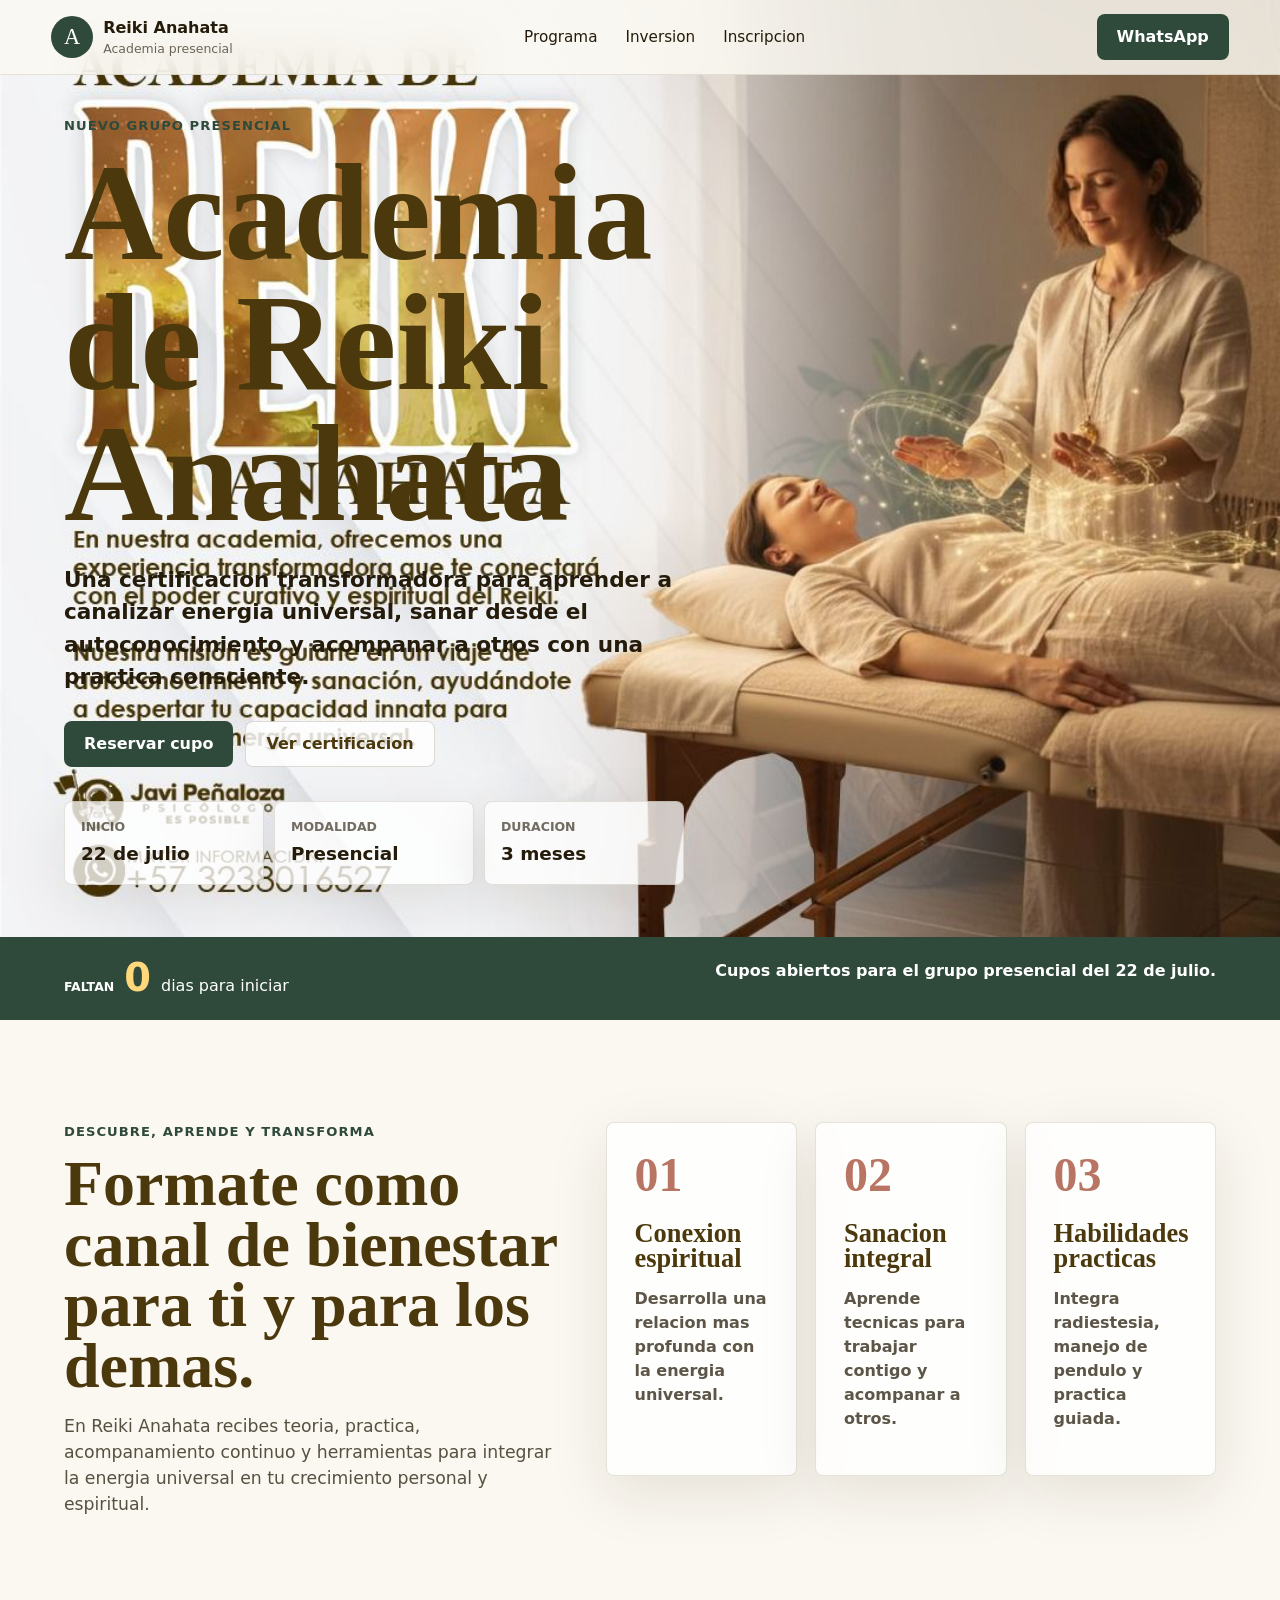
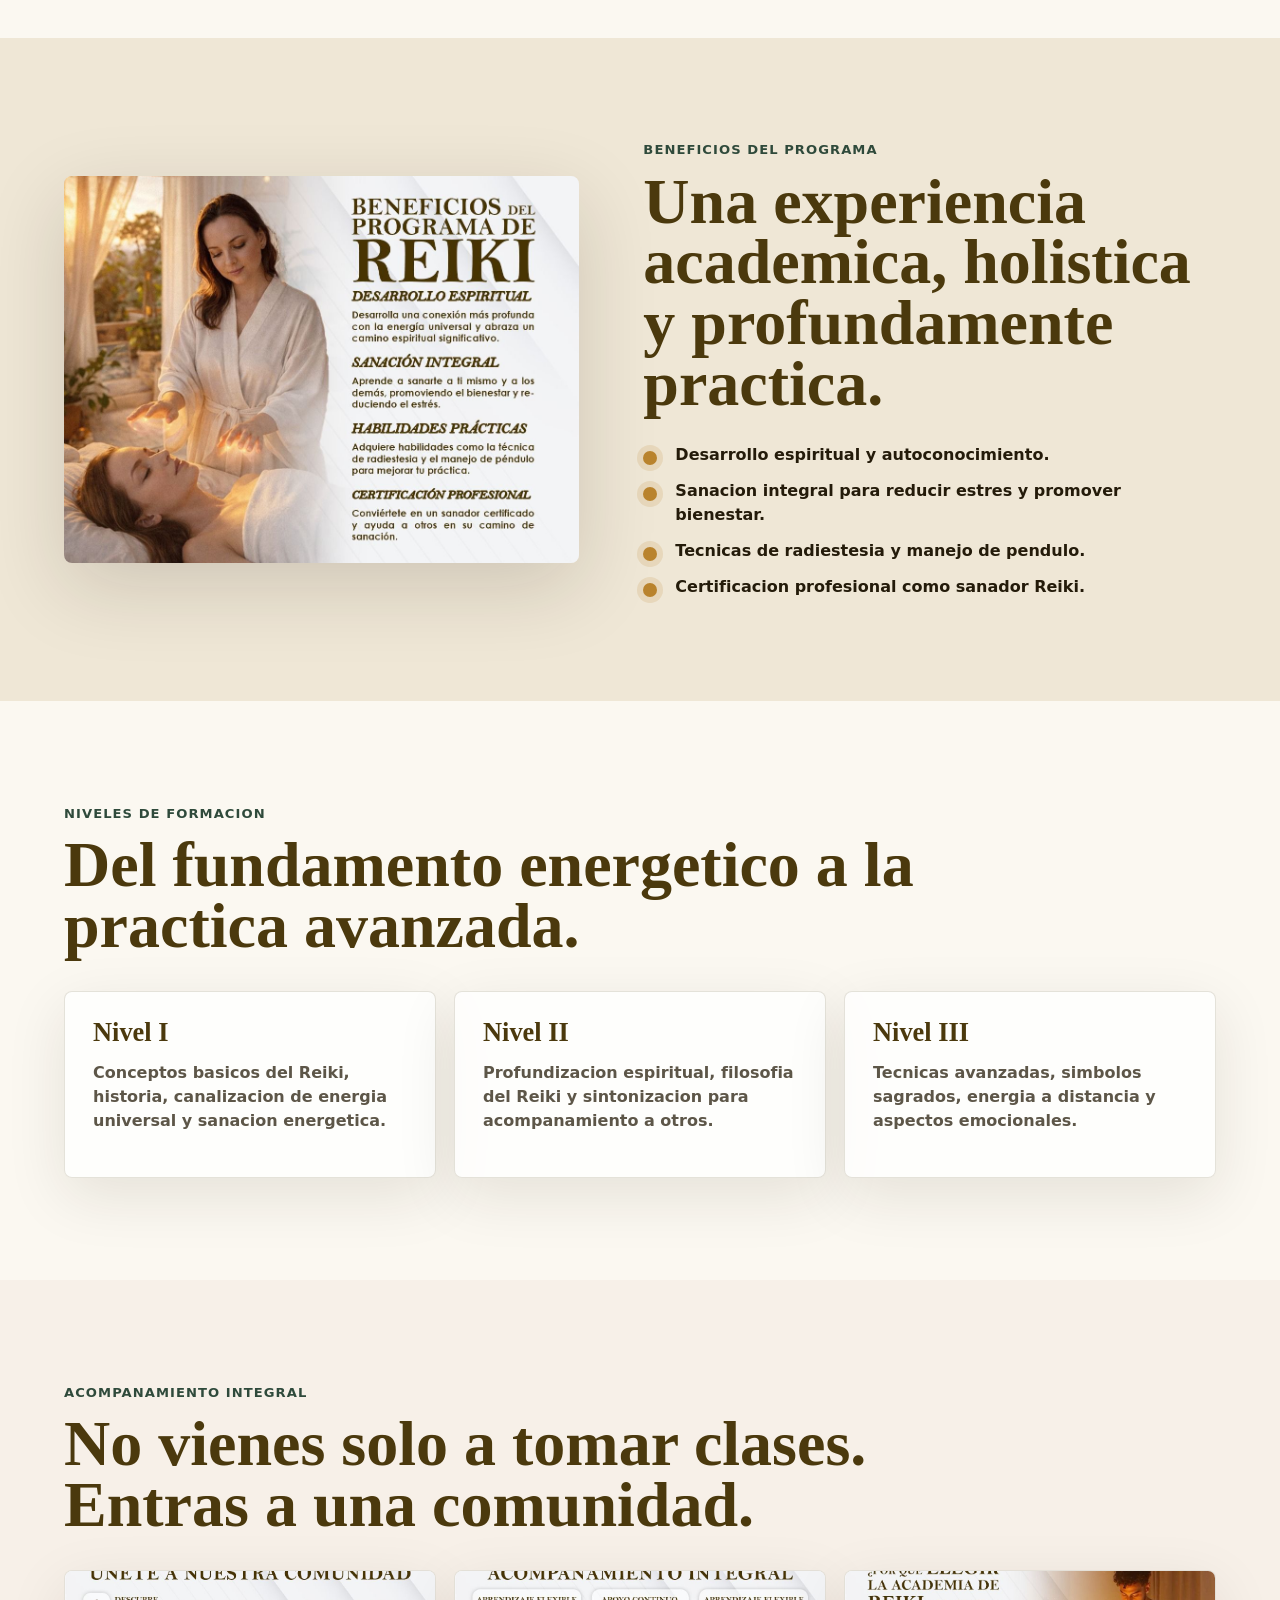
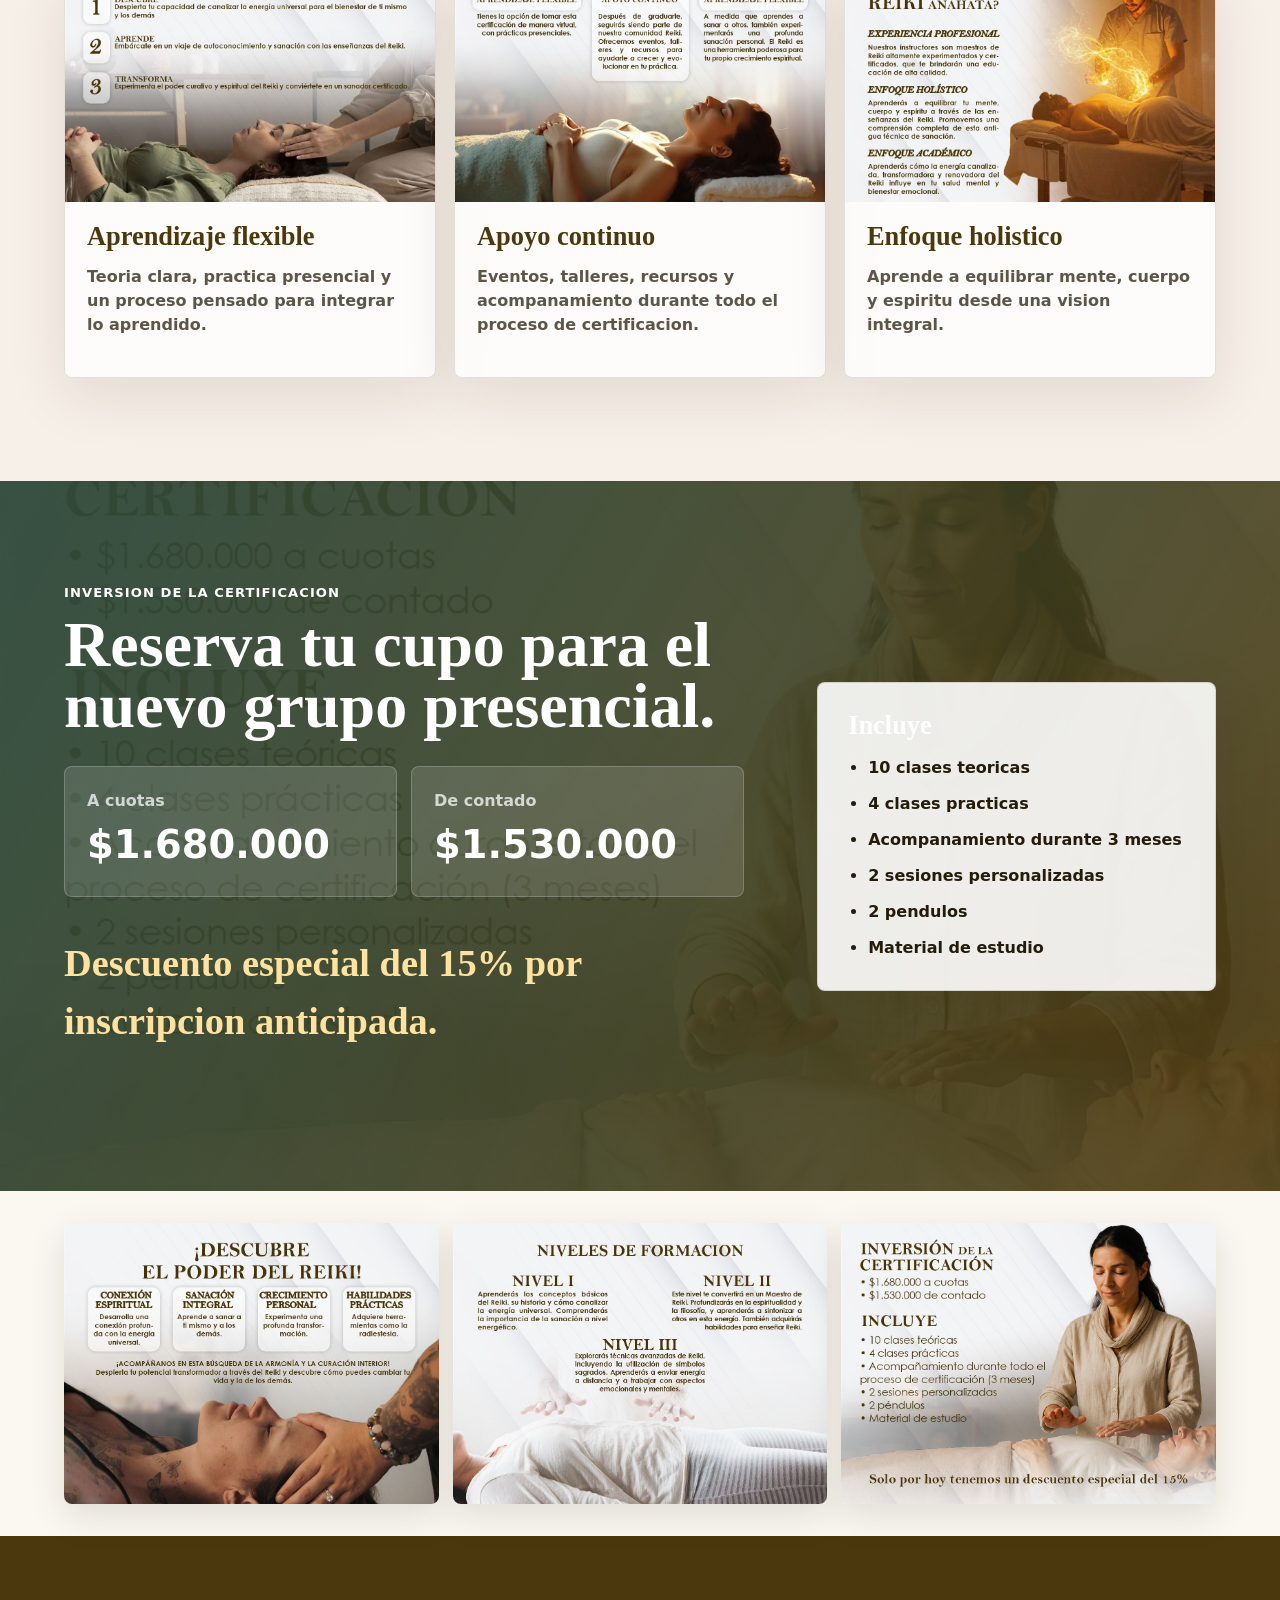
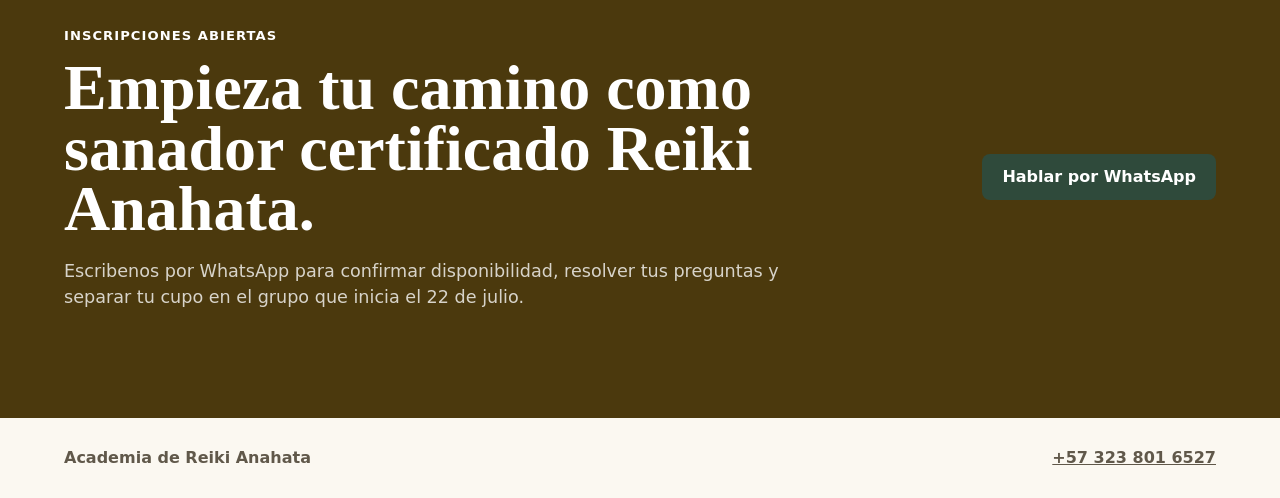
==== academiareikianahata/index.html @ 63da991c "Publish Reiki landing at subpath" ====
<!doctype html>
<html lang="es">
  <head>
    <meta charset="utf-8">
    <meta name="viewport" content="width=device-width, initial-scale=1">
    <title>Academia de Reiki Anahata | Nuevo grupo presencial</title>
    <meta
      name="description"
      content="Certificacion presencial de Reiki Anahata. Nuevo grupo inicia el 22 de julio. Aprende sanacion integral, radiestesia y manejo de pendulo con acompanamiento durante 3 meses."
    >
    <meta property="og:title" content="Academia de Reiki Anahata">
    <meta property="og:description" content="Nuevo grupo presencial inicia el 22 de julio. Cupos abiertos.">
    <meta property="og:url" content="https://eventosjv.com/academiareikianahata/">
    <meta property="og:image" content="https://eventosjv.com/academiareikianahata/assets/reiki-anahata-portada.jpeg">
    <meta property="og:type" content="website">
    <link rel="canonical" href="https://eventosjv.com/academiareikianahata/">
    <link rel="preload" as="image" href="assets/reiki-anahata-portada.jpeg">
    <link rel="stylesheet" href="styles.css">
  </head>
  <body>
    <header class="site-header">
      <a class="brand" href="#inicio" aria-label="Academia de Reiki Anahata">
        <span class="brand-mark">A</span>
        <span>
          <strong>Reiki Anahata</strong>
          <small>Academia presencial</small>
        </span>
      </a>
      <nav class="nav" aria-label="Navegacion principal">
        <a href="#programa">Programa</a>
        <a href="#inversion">Inversion</a>
        <a href="#inscripcion">Inscripcion</a>
      </nav>
      <a class="header-cta" href="https://wa.me/573238016527?text=Hola%2C%20quiero%20inscribirme%20al%20nuevo%20grupo%20presencial%20de%20Reiki%20Anahata%20que%20inicia%20el%2022%20de%20julio." target="_blank" rel="noreferrer">
        WhatsApp
      </a>
    </header>

    <main id="inicio">
      <section class="hero">
        <div class="hero-media" aria-hidden="true">
          <img src="assets/reiki-anahata-portada.jpeg" alt="">
        </div>
        <div class="hero-content">
          <p class="eyebrow">Nuevo grupo presencial</p>
          <h1>Academia de Reiki Anahata</h1>
          <p class="lead">
            Una certificacion transformadora para aprender a canalizar energia universal,
            sanar desde el autoconocimiento y acompanar a otros con una practica consciente.
          </p>
          <div class="hero-actions">
            <a class="button primary" href="https://wa.me/573238016527?text=Hola%2C%20quiero%20reservar%20mi%20cupo%20para%20Reiki%20Anahata%20presencial%20del%2022%20de%20julio." target="_blank" rel="noreferrer">
              Reservar cupo
            </a>
            <a class="button secondary" href="#programa">Ver certificacion</a>
          </div>
          <dl class="hero-facts">
            <div>
              <dt>Inicio</dt>
              <dd>22 de julio</dd>
            </div>
            <div>
              <dt>Modalidad</dt>
              <dd>Presencial</dd>
            </div>
            <div>
              <dt>Duracion</dt>
              <dd>3 meses</dd>
            </div>
          </dl>
        </div>
      </section>

      <section class="countdown-band" aria-label="Cuenta regresiva">
        <div>
          <span class="label">Faltan</span>
          <strong id="daysLeft">--</strong>
          <span>dias para iniciar</span>
        </div>
        <p>Cupos abiertos para el grupo presencial del 22 de julio.</p>
      </section>

      <section class="section intro">
        <div class="section-copy">
          <p class="eyebrow">Descubre, aprende y transforma</p>
          <h2>Formate como canal de bienestar para ti y para los demas.</h2>
          <p>
            En Reiki Anahata recibes teoria, practica, acompanamiento continuo y herramientas
            para integrar la energia universal en tu crecimiento personal y espiritual.
          </p>
        </div>
        <div class="feature-grid">
          <article>
            <span>01</span>
            <h3>Conexion espiritual</h3>
            <p>Desarrolla una relacion mas profunda con la energia universal.</p>
          </article>
          <article>
            <span>02</span>
            <h3>Sanacion integral</h3>
            <p>Aprende tecnicas para trabajar contigo y acompanar a otros.</p>
          </article>
          <article>
            <span>03</span>
            <h3>Habilidades practicas</h3>
            <p>Integra radiestesia, manejo de pendulo y practica guiada.</p>
          </article>
        </div>
      </section>

      <section class="split section" id="programa">
        <div class="image-panel">
          <img src="assets/beneficios-reiki.jpeg" alt="Sesion de Reiki con energia en las manos">
        </div>
        <div class="section-copy">
          <p class="eyebrow">Beneficios del programa</p>
          <h2>Una experiencia academica, holistica y profundamente practica.</h2>
          <ul class="check-list">
            <li>Desarrollo espiritual y autoconocimiento.</li>
            <li>Sanacion integral para reducir estres y promover bienestar.</li>
            <li>Tecnicas de radiestesia y manejo de pendulo.</li>
            <li>Certificacion profesional como sanador Reiki.</li>
          </ul>
        </div>
      </section>

      <section class="section levels">
        <div class="section-heading">
          <p class="eyebrow">Niveles de formacion</p>
          <h2>Del fundamento energetico a la practica avanzada.</h2>
        </div>
        <div class="level-grid">
          <article>
            <h3>Nivel I</h3>
            <p>Conceptos basicos del Reiki, historia, canalizacion de energia universal y sanacion energetica.</p>
          </article>
          <article>
            <h3>Nivel II</h3>
            <p>Profundizacion espiritual, filosofia del Reiki y sintonizacion para acompanamiento a otros.</p>
          </article>
          <article>
            <h3>Nivel III</h3>
            <p>Tecnicas avanzadas, simbolos sagrados, energia a distancia y aspectos emocionales.</p>
          </article>
        </div>
      </section>

      <section class="section support">
        <div class="section-heading">
          <p class="eyebrow">Acompanamiento integral</p>
          <h2>No vienes solo a tomar clases. Entras a una comunidad.</h2>
        </div>
        <div class="support-grid">
          <article>
            <img src="assets/comunidad-reiki.jpeg" alt="Practica de Reiki en camilla">
            <h3>Aprendizaje flexible</h3>
            <p>Teoria clara, practica presencial y un proceso pensado para integrar lo aprendido.</p>
          </article>
          <article>
            <img src="assets/acompanamiento-reiki.jpeg" alt="Persona recibiendo una sesion de Reiki">
            <h3>Apoyo continuo</h3>
            <p>Eventos, talleres, recursos y acompanamiento durante todo el proceso de certificacion.</p>
          </article>
          <article>
            <img src="assets/academia-anahata.jpeg" alt="Sesion de Reiki con enfoque holistico">
            <h3>Enfoque holistico</h3>
            <p>Aprende a equilibrar mente, cuerpo y espiritu desde una vision integral.</p>
          </article>
        </div>
      </section>

      <section class="investment" id="inversion">
        <div class="investment-copy">
          <p class="eyebrow">Inversion de la certificacion</p>
          <h2>Reserva tu cupo para el nuevo grupo presencial.</h2>
          <div class="price-box">
            <p><span>A cuotas</span><strong>$1.680.000</strong></p>
            <p><span>De contado</span><strong>$1.530.000</strong></p>
          </div>
          <p class="discount">Descuento especial del 15% por inscripcion anticipada.</p>
        </div>
        <div class="include-box">
          <h3>Incluye</h3>
          <ul>
            <li>10 clases teoricas</li>
            <li>4 clases practicas</li>
            <li>Acompanamiento durante 3 meses</li>
            <li>2 sesiones personalizadas</li>
            <li>2 pendulos</li>
            <li>Material de estudio</li>
          </ul>
        </div>
      </section>

      <section class="section gallery" aria-label="Galeria Reiki Anahata">
        <img src="assets/poder-del-reiki.jpeg" alt="Beneficios y poder del Reiki">
        <img src="assets/niveles-reiki.jpeg" alt="Niveles de formacion Reiki">
        <img src="assets/inversion-reiki.jpeg" alt="Informacion de inversion de la certificacion">
      </section>

      <section class="final-cta" id="inscripcion">
        <div>
          <p class="eyebrow">Inscripciones abiertas</p>
          <h2>Empieza tu camino como sanador certificado Reiki Anahata.</h2>
          <p>
            Escribenos por WhatsApp para confirmar disponibilidad, resolver tus preguntas
            y separar tu cupo en el grupo que inicia el 22 de julio.
          </p>
        </div>
        <a class="button primary" href="https://wa.me/573238016527?text=Hola%20Javi%2C%20quiero%20informacion%20para%20inscribirme%20a%20la%20Academia%20de%20Reiki%20Anahata." target="_blank" rel="noreferrer">
          Hablar por WhatsApp
        </a>
      </section>
    </main>

    <footer>
      <p>Academia de Reiki Anahata</p>
      <a href="https://wa.me/573238016527" target="_blank" rel="noreferrer">+57 323 801 6527</a>
    </footer>

    <script src="script.js"></script>
  </body>
</html>
---- academiareikianahata/styles.css ----
:root {
  --ink: #241b0a;
  --earth: #4b390d;
  --gold: #b9832d;
  --sage: #63765c;
  --moss: #2f4a3b;
  --rose: #b87564;
  --paper: #fbf8f1;
  --cream: #efe7d6;
  --white: #ffffff;
  --shadow: 0 24px 80px rgba(36, 27, 10, 0.16);
  --radius: 8px;
}

* {
  box-sizing: border-box;
}

html {
  scroll-behavior: smooth;
}

body {
  margin: 0;
  color: var(--ink);
  background: var(--paper);
  font-family: Inter, ui-sans-serif, system-ui, -apple-system, BlinkMacSystemFont, "Segoe UI", sans-serif;
  line-height: 1.5;
}

img {
  display: block;
  max-width: 100%;
}

a {
  color: inherit;
}

.site-header {
  position: fixed;
  top: 0;
  left: 0;
  right: 0;
  z-index: 20;
  display: grid;
  grid-template-columns: auto 1fr auto;
  align-items: center;
  gap: 24px;
  padding: 14px clamp(18px, 4vw, 56px);
  background: rgba(251, 248, 241, 0.86);
  border-bottom: 1px solid rgba(75, 57, 13, 0.12);
  backdrop-filter: blur(18px);
}

.brand {
  display: inline-flex;
  align-items: center;
  gap: 10px;
  text-decoration: none;
}

.brand-mark {
  display: grid;
  width: 42px;
  height: 42px;
  place-items: center;
  border-radius: 50%;
  color: var(--white);
  background: var(--moss);
  font-family: Georgia, serif;
  font-size: 1.4rem;
}

.brand strong,
.brand small {
  display: block;
}

.brand small {
  color: rgba(36, 27, 10, 0.66);
  font-size: 0.78rem;
}

.nav {
  justify-self: center;
  display: flex;
  gap: 28px;
  font-size: 0.95rem;
}

.nav a,
.header-cta {
  text-decoration: none;
}

.header-cta,
.button {
  display: inline-flex;
  min-height: 46px;
  align-items: center;
  justify-content: center;
  border-radius: var(--radius);
  padding: 0 20px;
  font-weight: 800;
  text-decoration: none;
}

.header-cta,
.button.primary {
  color: var(--white);
  background: var(--moss);
}

.button.secondary {
  color: var(--earth);
  background: rgba(255, 255, 255, 0.82);
  border: 1px solid rgba(75, 57, 13, 0.18);
}

.hero {
  position: relative;
  min-height: 92vh;
  display: grid;
  align-items: end;
  padding: 116px clamp(18px, 5vw, 72px) 52px;
  overflow: hidden;
  isolation: isolate;
}

.hero-media,
.hero-media::after {
  position: absolute;
  inset: 0;
  z-index: -2;
}

.hero-media img {
  width: 100%;
  height: 100%;
  object-fit: cover;
}

.hero-media::after {
  content: "";
  z-index: -1;
  background:
    linear-gradient(90deg, rgba(251, 248, 241, 0.96) 0%, rgba(251, 248, 241, 0.78) 42%, rgba(251, 248, 241, 0.25) 100%),
    linear-gradient(0deg, rgba(36, 27, 10, 0.38), transparent 44%);
}

.hero-content {
  max-width: 720px;
}

.eyebrow {
  margin: 0 0 12px;
  color: var(--moss);
  font-size: 0.82rem;
  font-weight: 900;
  letter-spacing: 0.08em;
  text-transform: uppercase;
}

h1,
h2,
h3 {
  margin: 0;
  color: var(--earth);
  font-family: Georgia, "Times New Roman", serif;
  line-height: 0.95;
}

h1 {
  max-width: 650px;
  font-size: clamp(4.1rem, 11vw, 8.6rem);
}

h2 {
  font-size: clamp(2.25rem, 5vw, 4.7rem);
}

h3 {
  font-size: 1.65rem;
}

.lead {
  max-width: 620px;
  margin: 24px 0 0;
  font-size: clamp(1.1rem, 2vw, 1.35rem);
  font-weight: 650;
}

.hero-actions {
  display: flex;
  flex-wrap: wrap;
  gap: 12px;
  margin-top: 28px;
}

.hero-facts {
  display: grid;
  grid-template-columns: repeat(3, minmax(0, 1fr));
  gap: 10px;
  max-width: 620px;
  margin: 34px 0 0;
}

.hero-facts div,
.feature-grid article,
.level-grid article,
.include-box,
.support-grid article {
  border: 1px solid rgba(75, 57, 13, 0.14);
  border-radius: var(--radius);
  background: rgba(255, 255, 255, 0.76);
  box-shadow: 0 18px 60px rgba(36, 27, 10, 0.1);
}

.hero-facts div {
  padding: 16px;
}

dt {
  color: rgba(36, 27, 10, 0.64);
  font-size: 0.78rem;
  font-weight: 900;
  text-transform: uppercase;
}

dd {
  margin: 3px 0 0;
  font-size: 1.15rem;
  font-weight: 900;
}

.countdown-band {
  display: flex;
  justify-content: space-between;
  gap: 24px;
  padding: 22px clamp(18px, 5vw, 72px);
  color: var(--white);
  background: var(--moss);
}

.countdown-band div {
  display: flex;
  align-items: baseline;
  gap: 10px;
}

.countdown-band strong {
  color: #ffd87b;
  font-size: 2.4rem;
  line-height: 1;
}

.countdown-band p {
  margin: 0;
  font-weight: 700;
}

.label {
  font-size: 0.78rem;
  font-weight: 900;
  text-transform: uppercase;
}

.section {
  padding: clamp(64px, 8vw, 112px) clamp(18px, 5vw, 72px);
}

.intro {
  display: grid;
  grid-template-columns: minmax(0, 0.9fr) minmax(0, 1.1fr);
  gap: 42px;
  align-items: start;
}

.section-copy p:not(.eyebrow),
.section-heading p:not(.eyebrow) {
  max-width: 680px;
  color: rgba(36, 27, 10, 0.76);
  font-size: 1.08rem;
}

.feature-grid,
.level-grid,
.support-grid {
  display: grid;
  grid-template-columns: repeat(3, minmax(0, 1fr));
  gap: 18px;
}

.feature-grid article,
.level-grid article {
  padding: 28px;
}

.feature-grid span {
  display: inline-flex;
  margin-bottom: 22px;
  color: var(--rose);
  font-family: Georgia, serif;
  font-size: 3rem;
  font-weight: 900;
  line-height: 1;
}

.feature-grid p,
.level-grid p,
.support-grid p {
  color: rgba(36, 27, 10, 0.74);
  font-weight: 600;
}

.split {
  display: grid;
  grid-template-columns: minmax(0, 0.9fr) minmax(0, 1fr);
  gap: clamp(28px, 5vw, 72px);
  align-items: center;
  background: var(--cream);
}

.image-panel {
  overflow: hidden;
  border-radius: var(--radius);
  box-shadow: var(--shadow);
}

.image-panel img {
  width: 100%;
  aspect-ratio: 4 / 3;
  object-fit: cover;
}

.check-list {
  display: grid;
  gap: 12px;
  margin: 28px 0 0;
  padding: 0;
  list-style: none;
}

.check-list li {
  position: relative;
  padding-left: 32px;
  font-weight: 800;
}

.check-list li::before {
  content: "";
  position: absolute;
  top: 8px;
  left: 0;
  width: 14px;
  height: 14px;
  border-radius: 50%;
  background: var(--gold);
  box-shadow: 0 0 0 6px rgba(185, 131, 45, 0.16);
}

.section-heading {
  max-width: 850px;
  margin-bottom: 34px;
}

.support {
  background: #f7f0e8;
}

.support-grid article {
  overflow: hidden;
}

.support-grid img {
  width: 100%;
  aspect-ratio: 16 / 10;
  object-fit: cover;
}

.support-grid h3,
.support-grid p {
  padding-inline: 22px;
}

.support-grid h3 {
  margin-top: 22px;
}

.support-grid p {
  padding-bottom: 24px;
}

.investment {
  display: grid;
  grid-template-columns: minmax(0, 1fr) minmax(280px, 0.55fr);
  gap: 28px;
  align-items: stretch;
  padding: clamp(64px, 8vw, 112px) clamp(18px, 5vw, 72px);
  color: var(--white);
  background:
    linear-gradient(120deg, rgba(47, 74, 59, 0.96), rgba(75, 57, 13, 0.86)),
    url("assets/inversion-reiki.jpeg") center / cover;
}

.investment h2,
.investment h3,
.investment .eyebrow {
  color: var(--white);
}

.investment-copy,
.include-box {
  align-self: center;
}

.price-box {
  display: grid;
  grid-template-columns: repeat(2, minmax(0, 1fr));
  gap: 14px;
  max-width: 680px;
  margin-top: 30px;
}

.price-box p {
  margin: 0;
  padding: 22px;
  border: 1px solid rgba(255, 255, 255, 0.2);
  border-radius: var(--radius);
  background: rgba(255, 255, 255, 0.13);
}

.price-box span,
.price-box strong {
  display: block;
}

.price-box span {
  color: rgba(255, 255, 255, 0.74);
  font-weight: 800;
}

.price-box strong {
  margin-top: 3px;
  font-size: clamp(1.55rem, 3vw, 2.6rem);
}

.discount {
  max-width: 680px;
  color: #ffe2a0;
  font-family: Georgia, serif;
  font-size: clamp(1.55rem, 3vw, 2.6rem);
  font-weight: 900;
}

.include-box {
  padding: 30px;
  color: var(--ink);
  background: rgba(255, 255, 255, 0.9);
}

.include-box h3 {
  margin-bottom: 18px;
}

.include-box ul {
  display: grid;
  gap: 12px;
  margin: 0;
  padding-left: 20px;
  font-weight: 750;
}

.gallery {
  display: grid;
  grid-template-columns: repeat(3, minmax(0, 1fr));
  gap: 14px;
  padding-top: 32px;
  padding-bottom: 32px;
  background: var(--paper);
}

.gallery img {
  width: 100%;
  aspect-ratio: 4 / 3;
  object-fit: cover;
  border-radius: var(--radius);
  box-shadow: 0 12px 36px rgba(36, 27, 10, 0.12);
}

.final-cta {
  display: grid;
  grid-template-columns: minmax(0, 1fr) auto;
  gap: 28px;
  align-items: center;
  padding: clamp(58px, 7vw, 96px) clamp(18px, 5vw, 72px);
  color: var(--white);
  background: var(--earth);
}

.final-cta h2,
.final-cta .eyebrow {
  color: var(--white);
}

.final-cta p:not(.eyebrow) {
  max-width: 760px;
  color: rgba(255, 255, 255, 0.78);
  font-size: 1.1rem;
}

footer {
  display: flex;
  justify-content: space-between;
  gap: 18px;
  padding: 28px clamp(18px, 5vw, 72px);
  color: rgba(36, 27, 10, 0.72);
  font-weight: 800;
}

footer p {
  margin: 0;
}

@media (max-width: 880px) {
  .site-header {
    grid-template-columns: 1fr auto;
  }

  .nav {
    display: none;
  }

  .hero {
    min-height: auto;
    padding-top: 104px;
  }

  .hero-media::after {
    background:
      linear-gradient(180deg, rgba(251, 248, 241, 0.96) 0%, rgba(251, 248, 241, 0.82) 52%, rgba(251, 248, 241, 0.44) 100%),
      linear-gradient(0deg, rgba(36, 27, 10, 0.44), transparent 44%);
  }

  .intro,
  .split,
  .investment,
  .final-cta {
    grid-template-columns: 1fr;
  }

  .feature-grid,
  .level-grid,
  .support-grid,
  .gallery,
  .price-box {
    grid-template-columns: 1fr;
  }

  .countdown-band,
  footer {
    flex-direction: column;
  }

  .final-cta .button {
    width: 100%;
  }
}

@media (max-width: 560px) {
  .brand small {
    display: none;
  }

  .header-cta {
    min-height: 42px;
    padding-inline: 14px;
  }

  h1 {
    font-size: clamp(3.2rem, 18vw, 5.2rem);
  }

  .hero-facts {
    grid-template-columns: 1fr;
  }

  .button {
    width: 100%;
  }
}
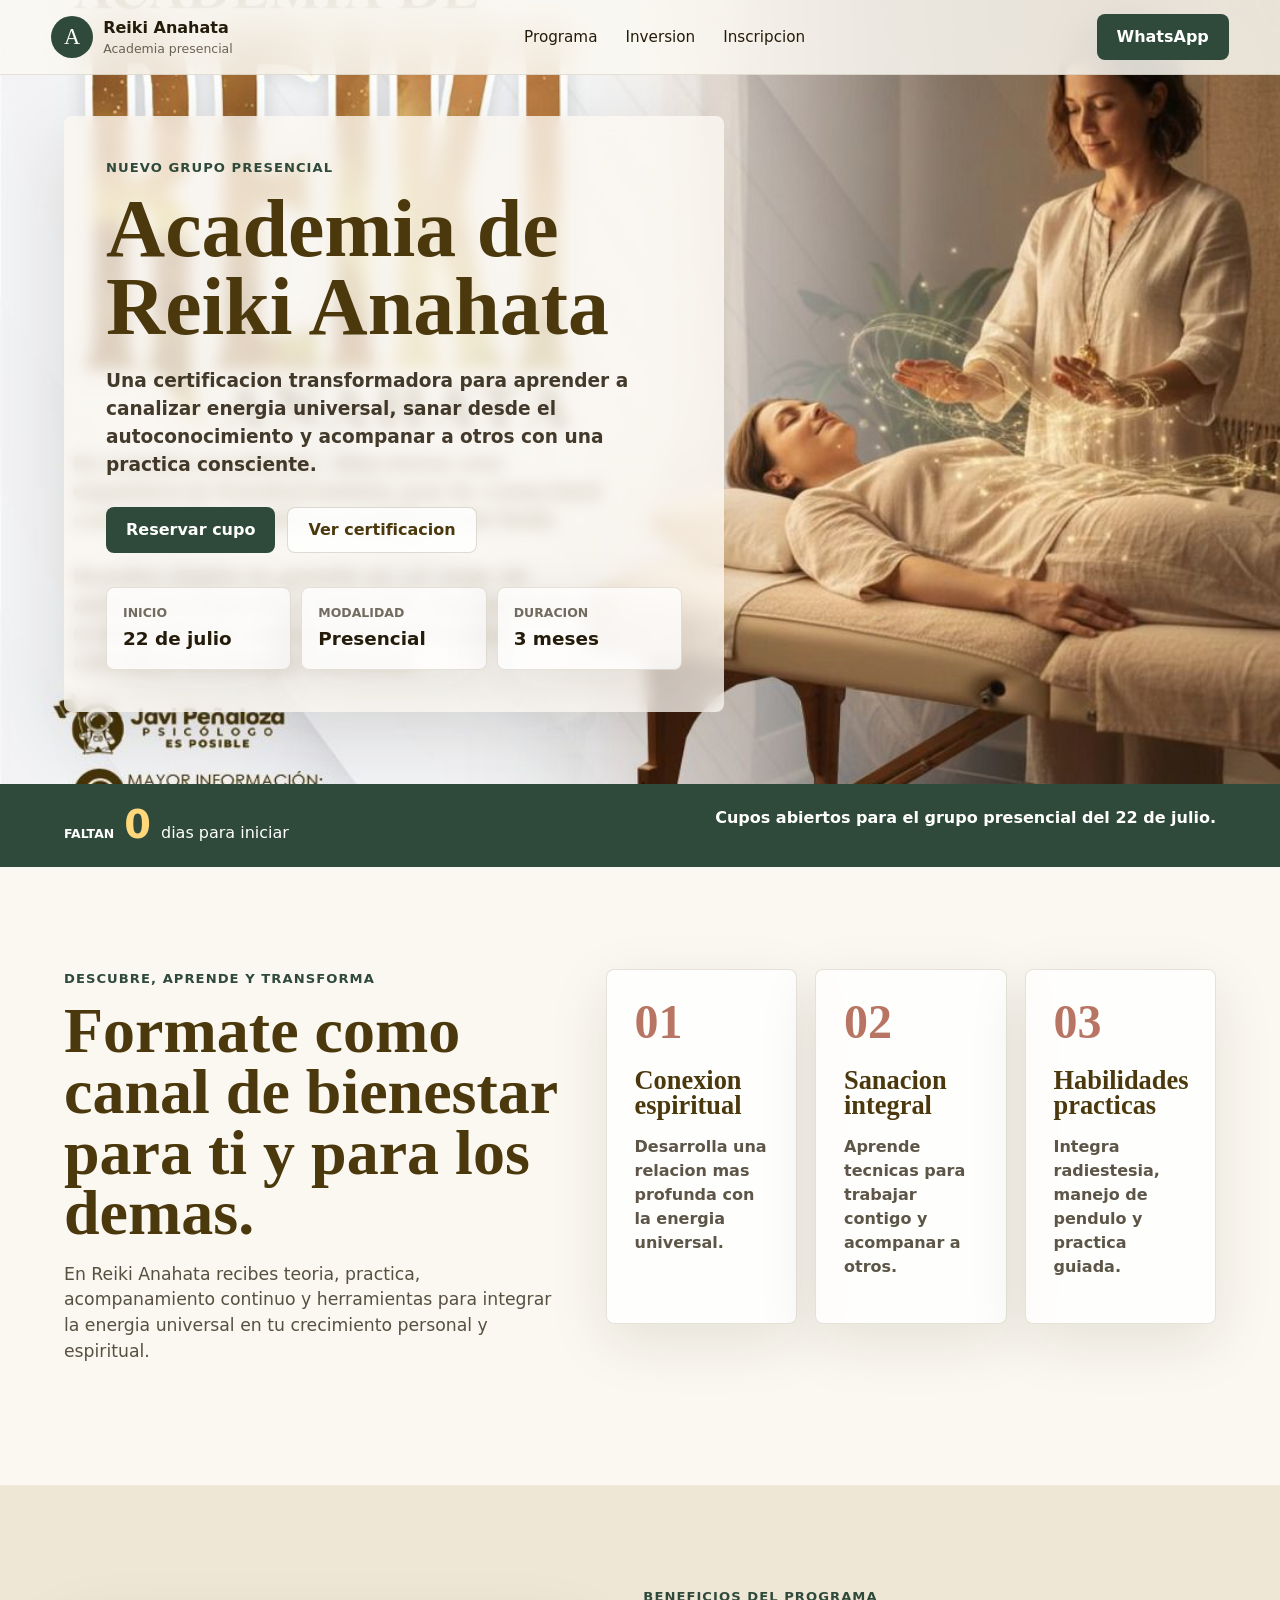
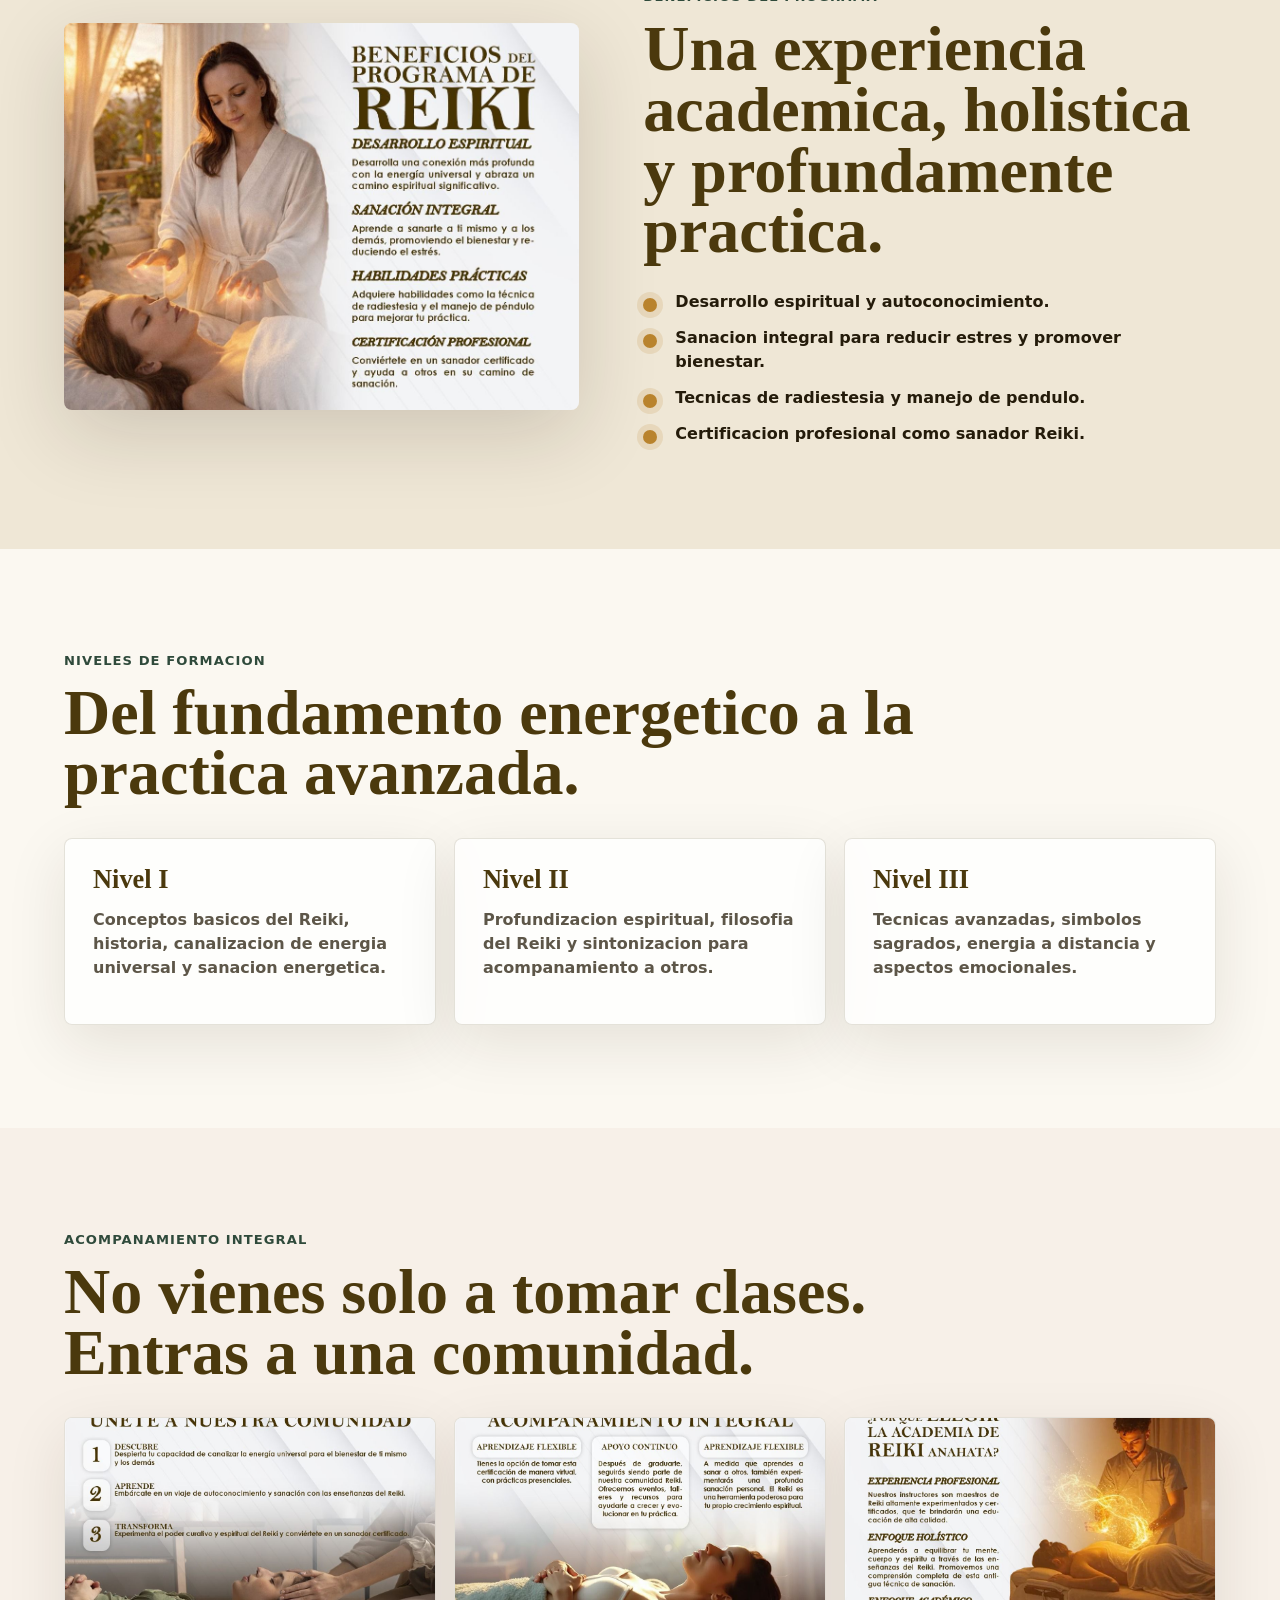
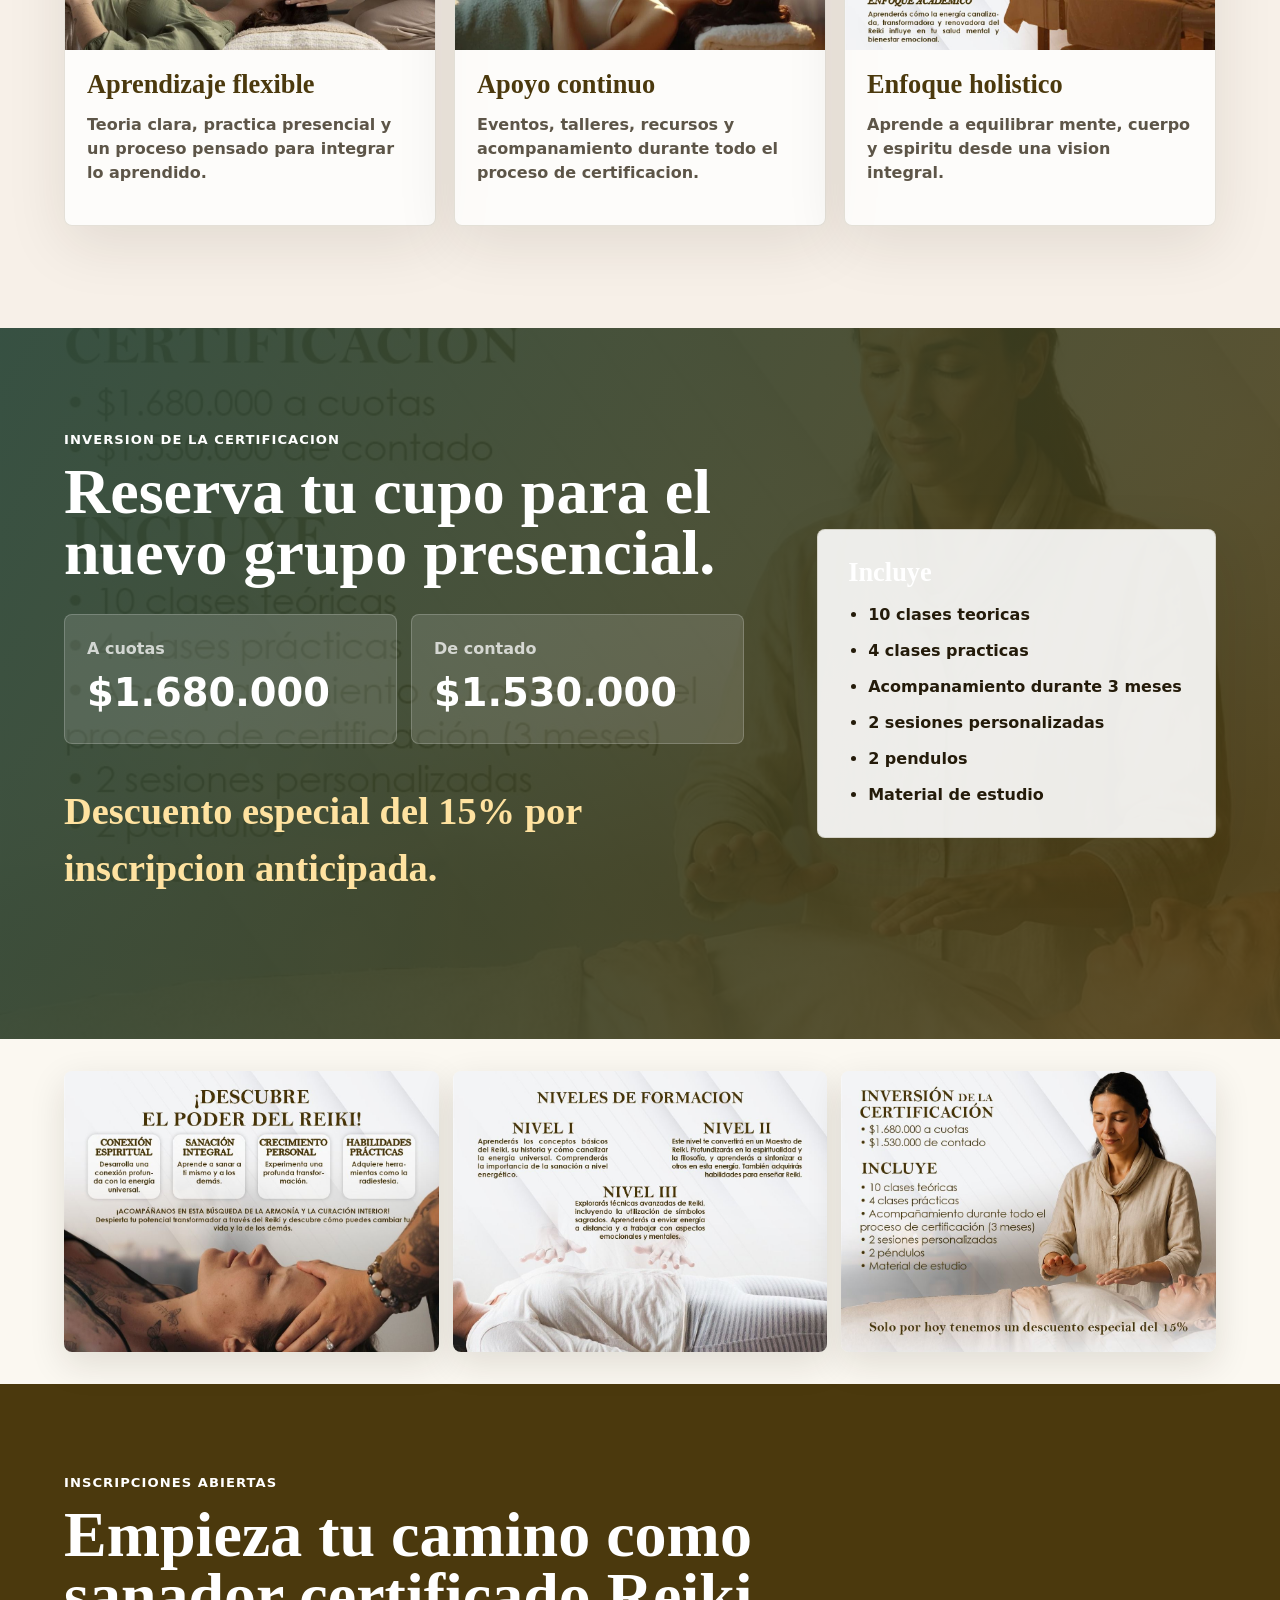
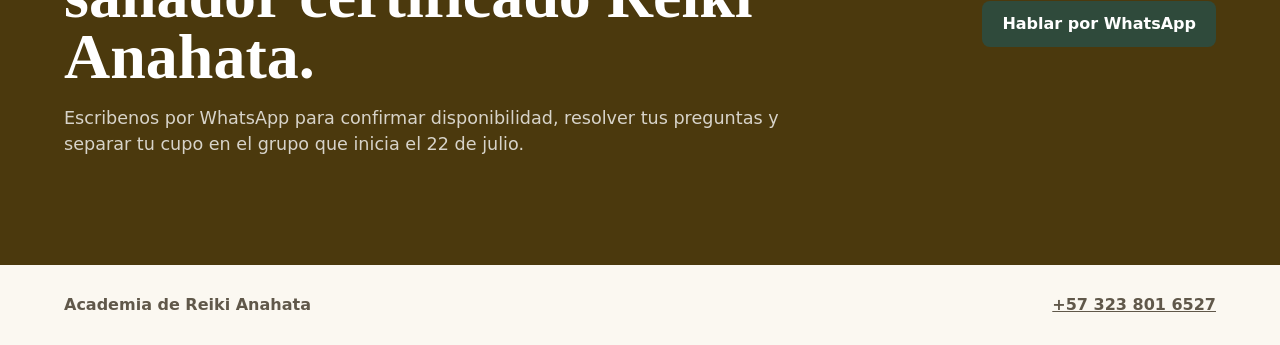
==== commit e8243abf: "Update Anahata domain and hero layout" ====
--- a/academiareikianahata/index.html
+++ b/academiareikianahata/index.html
@@ -10,10 +10,10 @@
     >
     <meta property="og:title" content="Academia de Reiki Anahata">
     <meta property="og:description" content="Nuevo grupo presencial inicia el 22 de julio. Cupos abiertos.">
-    <meta property="og:url" content="https://eventosjv.com/academiareikianahata/">
-    <meta property="og:image" content="https://eventosjv.com/academiareikianahata/assets/reiki-anahata-portada.jpeg">
+    <meta property="og:url" content="https://anahata.eventosjv.com/">
+    <meta property="og:image" content="https://anahata.eventosjv.com/assets/reiki-anahata-portada.jpeg">
     <meta property="og:type" content="website">
-    <link rel="canonical" href="https://eventosjv.com/academiareikianahata/">
+    <link rel="canonical" href="https://anahata.eventosjv.com/">
     <link rel="preload" as="image" href="assets/reiki-anahata-portada.jpeg">
     <link rel="stylesheet" href="styles.css">
   </head>
--- a/academiareikianahata/styles.css
+++ b/academiareikianahata/styles.css
@@ -120,10 +120,10 @@
 
 .hero {
   position: relative;
-  min-height: 92vh;
-  display: grid;
-  align-items: end;
-  padding: 116px clamp(18px, 5vw, 72px) 52px;
+  min-height: 760px;
+  display: grid;
+  align-items: center;
+  padding: 116px clamp(18px, 5vw, 72px) 72px;
   overflow: hidden;
   isolation: isolate;
 }
@@ -139,18 +139,25 @@
   width: 100%;
   height: 100%;
   object-fit: cover;
+  object-position: center;
+  filter: saturate(0.95);
 }
 
 .hero-media::after {
   content: "";
   z-index: -1;
   background:
-    linear-gradient(90deg, rgba(251, 248, 241, 0.96) 0%, rgba(251, 248, 241, 0.78) 42%, rgba(251, 248, 241, 0.25) 100%),
-    linear-gradient(0deg, rgba(36, 27, 10, 0.38), transparent 44%);
+    linear-gradient(90deg, rgba(251, 248, 241, 0.98) 0%, rgba(251, 248, 241, 0.9) 48%, rgba(251, 248, 241, 0.34) 100%),
+    linear-gradient(0deg, rgba(36, 27, 10, 0.3), transparent 52%);
 }
 
 .hero-content {
-  max-width: 720px;
+  max-width: 660px;
+  padding: clamp(22px, 4vw, 42px);
+  border-radius: var(--radius);
+  background: rgba(251, 248, 241, 0.78);
+  box-shadow: 0 24px 80px rgba(36, 27, 10, 0.12);
+  backdrop-filter: blur(8px);
 }
 
 .eyebrow {
@@ -172,8 +179,8 @@
 }
 
 h1 {
-  max-width: 650px;
-  font-size: clamp(4.1rem, 11vw, 8.6rem);
+  max-width: 620px;
+  font-size: clamp(3rem, 6.4vw, 5.6rem);
 }
 
 h2 {
@@ -185,10 +192,11 @@
 }
 
 .lead {
-  max-width: 620px;
-  margin: 24px 0 0;
-  font-size: clamp(1.1rem, 2vw, 1.35rem);
-  font-weight: 650;
+  max-width: 600px;
+  margin: 22px 0 0;
+  color: rgba(36, 27, 10, 0.86);
+  font-size: clamp(1.05rem, 1.45vw, 1.22rem);
+  font-weight: 720;
 }
 
 .hero-actions {
@@ -539,7 +547,7 @@
 
   .hero-media::after {
     background:
-      linear-gradient(180deg, rgba(251, 248, 241, 0.96) 0%, rgba(251, 248, 241, 0.82) 52%, rgba(251, 248, 241, 0.44) 100%),
+      linear-gradient(180deg, rgba(251, 248, 241, 0.98) 0%, rgba(251, 248, 241, 0.88) 58%, rgba(251, 248, 241, 0.58) 100%),
       linear-gradient(0deg, rgba(36, 27, 10, 0.44), transparent 44%);
   }
 
@@ -579,7 +587,7 @@
   }
 
   h1 {
-    font-size: clamp(3.2rem, 18vw, 5.2rem);
+    font-size: clamp(2.55rem, 13vw, 4rem);
   }
 
   .hero-facts {
